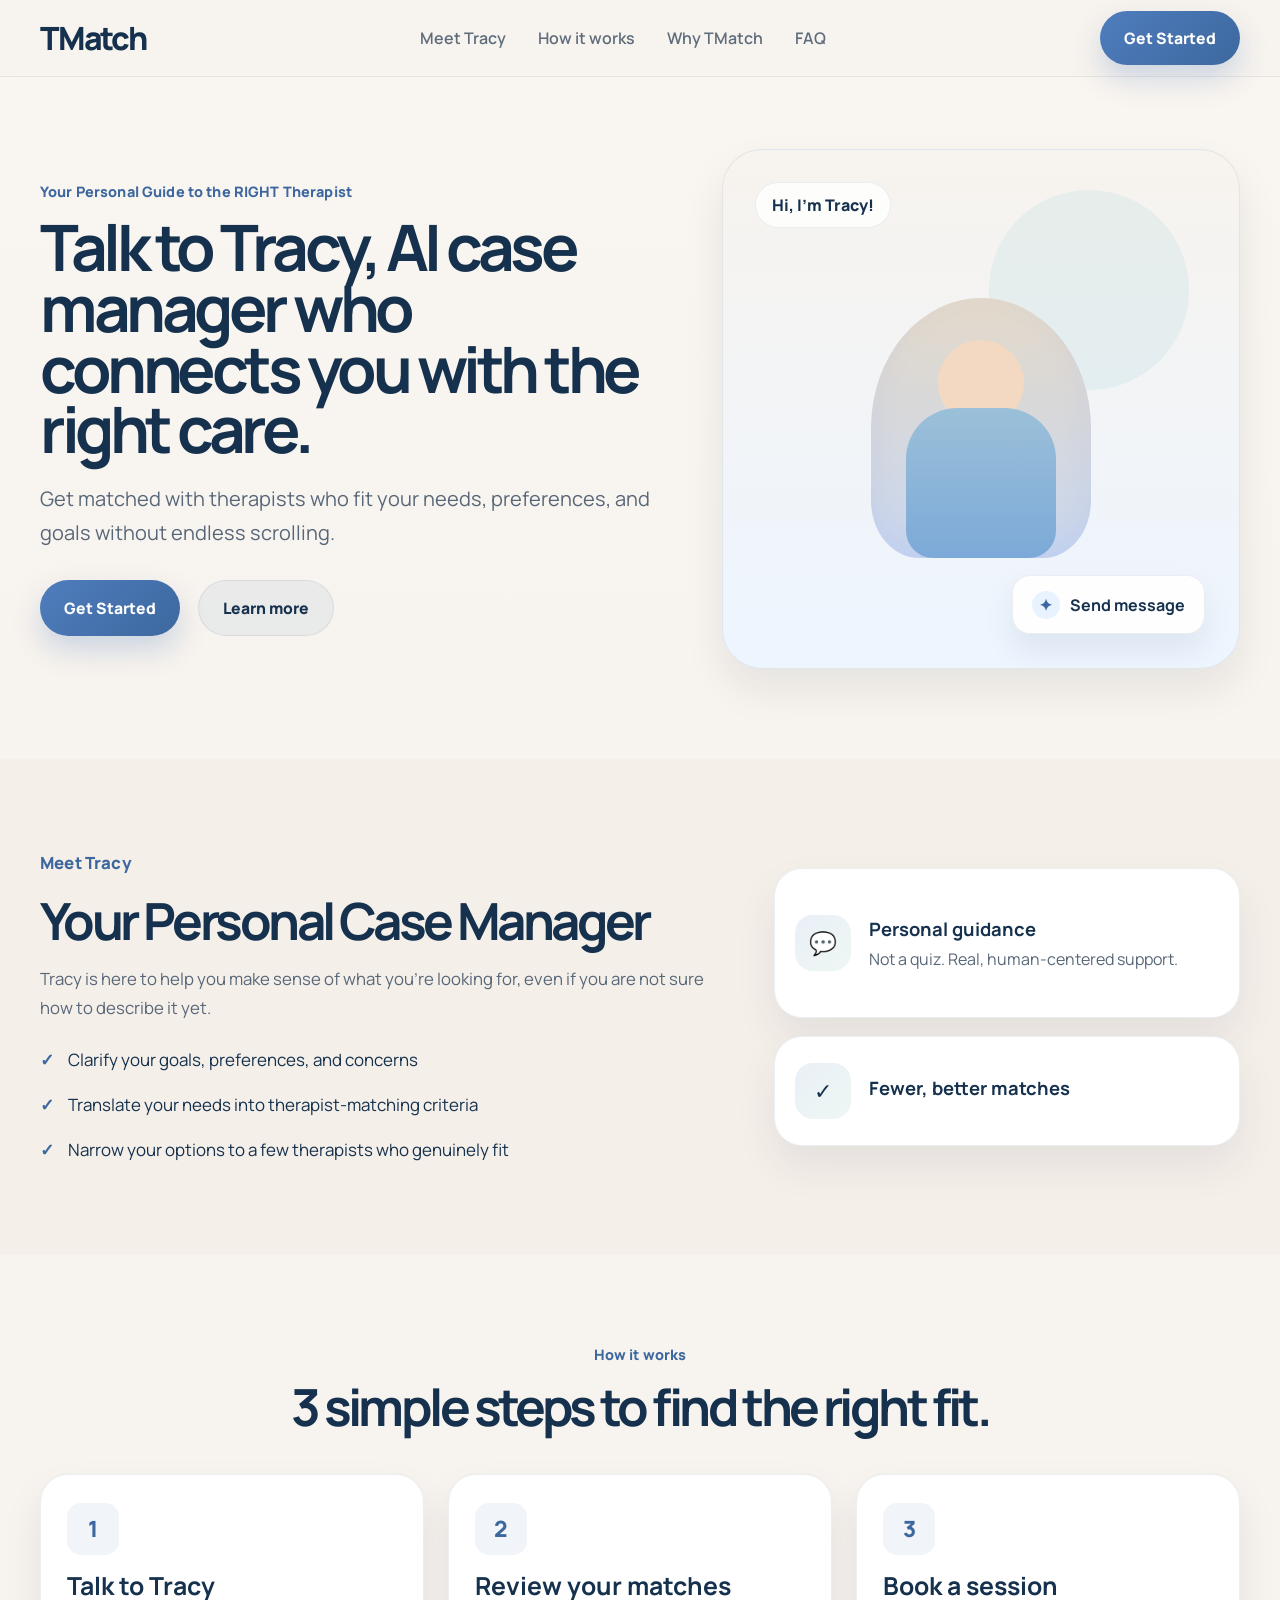
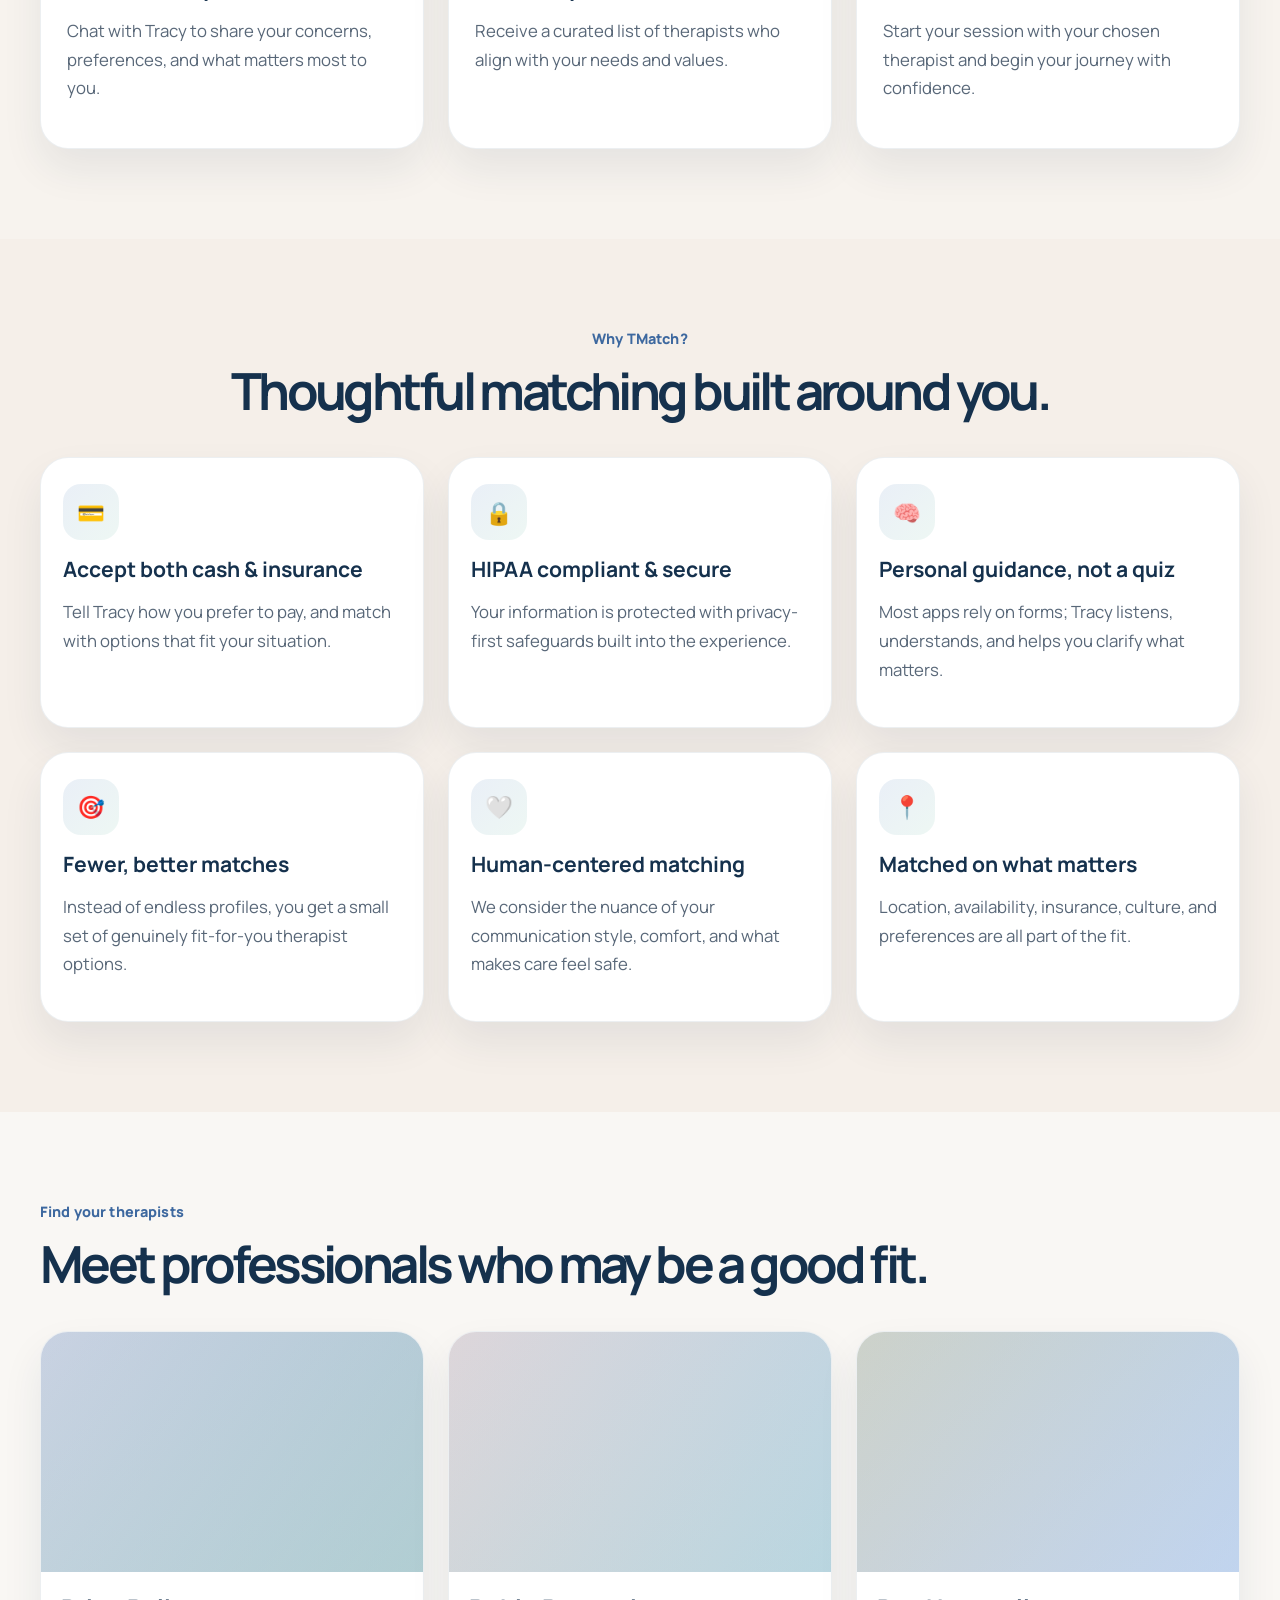
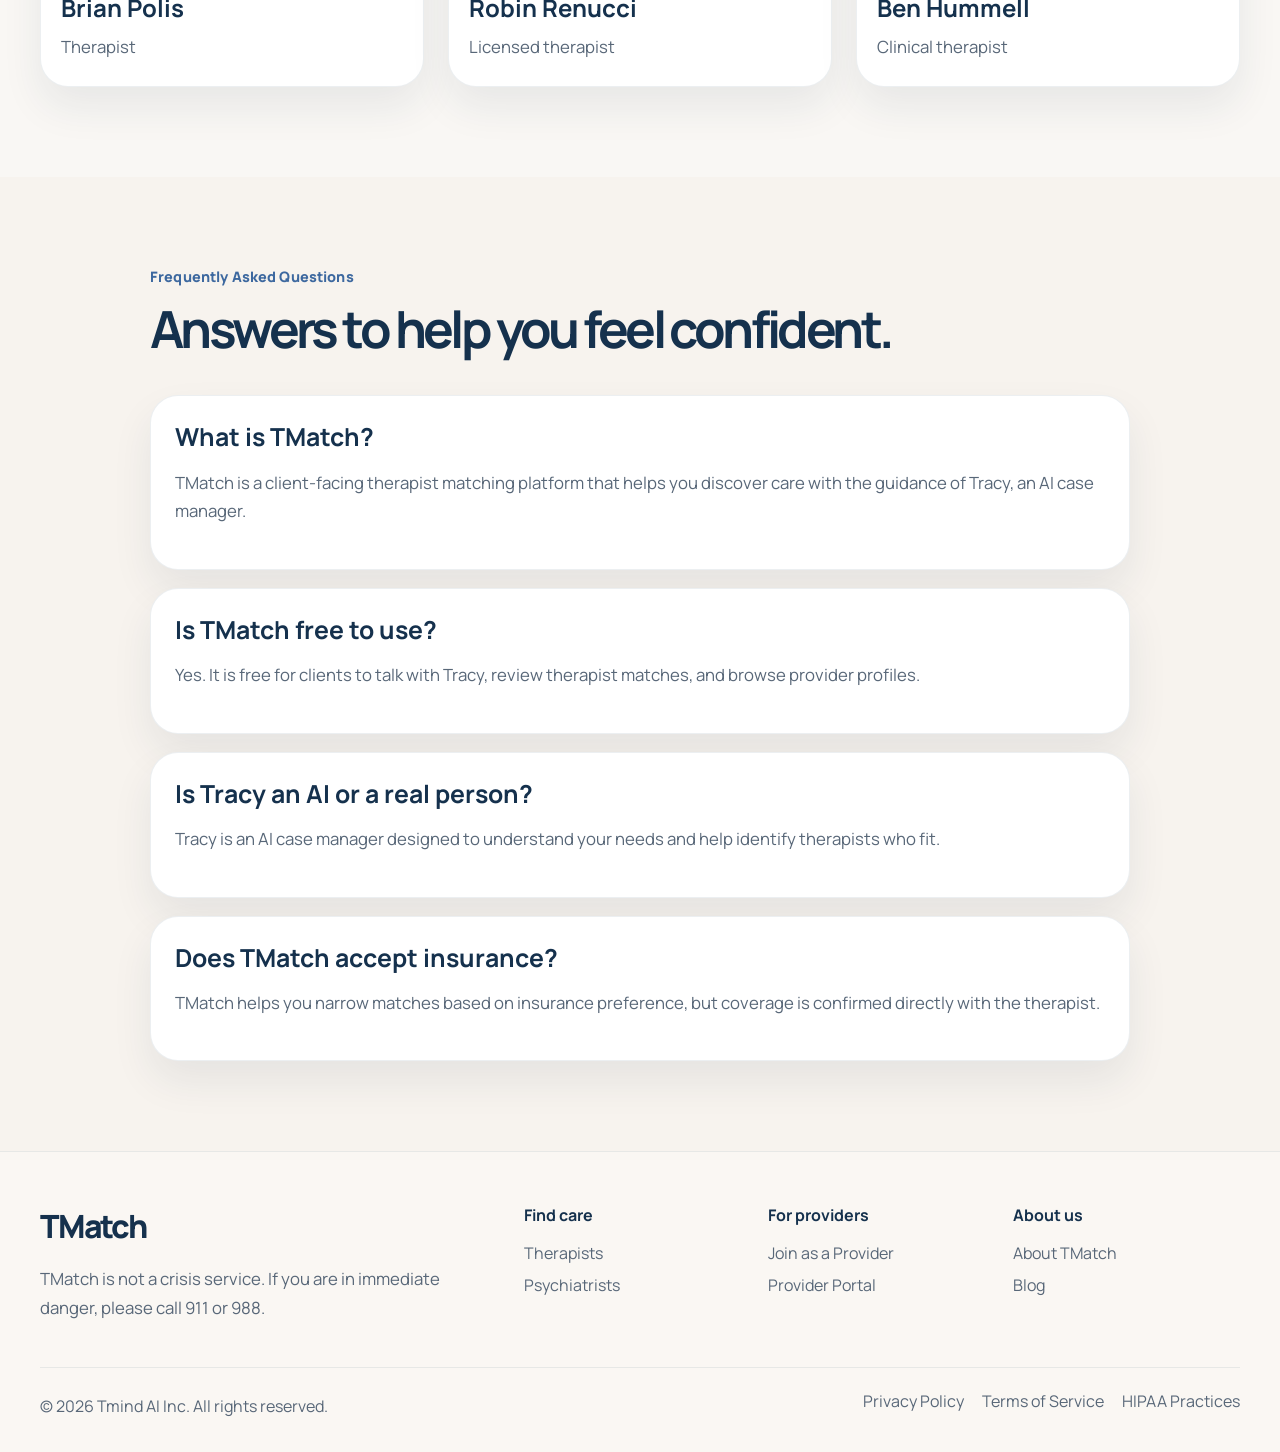
==== index.html @ 33fe47ed "initial" ====
<!DOCTYPE html>
<html lang="en">
  <head>
    <meta charset="UTF-8" />
    <meta name="viewport" content="width=device-width, initial-scale=1.0" />
    <title>TMatch | Your Personal Guide to the RIGHT Therapist</title>
    <meta
      name="description"
      content="TMatch helps you find the right therapist through a guided, AI-powered matching experience."
    />
    <link rel="preconnect" href="https://fonts.googleapis.com" />
    <link rel="preconnect" href="https://fonts.gstatic.com" crossorigin />
    <link
      href="https://fonts.googleapis.com/css2?family=Manrope:wght@400;500;600;700;800&display=swap"
      rel="stylesheet"
    />
    <link rel="stylesheet" href="styles.css" />
  </head>
  <body>
    <header class="site-header">
      <div class="container nav-wrap">
        <a href="#top" class="brand" data-track="brand_click">TMatch</a>
        <nav class="main-nav" aria-label="Main navigation">
          <a href="#meet-tracy" data-track="nav_meet_tracy">Meet Tracy</a>
          <a href="#how-it-works" data-track="nav_how_it_works">How it works</a>
          <a href="#why-tmatch" data-track="nav_why_tmatch">Why TMatch</a>
          <a href="#faq" data-track="nav_faq">FAQ</a>
        </nav>
        <button class="primary-btn" data-track="header_cta">Get Started</button>
      </div>
    </header>

    <main id="top">
      <section class="hero section-shell">
        <div class="container hero-grid">
          <div class="hero-copy">
            <p class="eyebrow">Your Personal Guide to the RIGHT Therapist</p>
            <h1>Talk to Tracy, AI case manager who connects you with the right care.</h1>
            <p class="hero-subtitle">
              Get matched with therapists who fit your needs, preferences, and goals without endless scrolling.
            </p>
            <div class="cta-row">
              <button class="primary-btn" data-track="hero_primary_cta">Get Started</button>
              <button class="secondary-btn" data-track="hero_secondary_cta">Learn more</button>
            </div>
          </div>

          <div class="hero-visual" aria-label="Tracy AI case manager illustration">
            <div class="tracy-card">
              <div class="tracy-badge">Hi, I'm Tracy!</div>
              <div class="tracy-avatar">
                <div class="avatar-head"></div>
                <div class="avatar-body"></div>
              </div>
              <div class="chat-bubble">
                <span class="chat-icon">✦</span>
                <span>Send message</span>
              </div>
            </div>
          </div>
        </div>
      </section>

      <section id="meet-tracy" class="section-shell section-soft" data-track-section="meet_tracy">
        <div class="container split-layout">
          <div class="section-copy">
            <p class="eyebrow dark">Meet Tracy</p>
            <h2>Your Personal Case Manager</h2>
            <p>
              Tracy is here to help you make sense of what you're looking for, even if you are not sure how to describe it yet.
            </p>
            <ul class="check-list">
              <li>Clarify your goals, preferences, and concerns</li>
              <li>Translate your needs into therapist-matching criteria</li>
              <li>Narrow your options to a few therapists who genuinely fit</li>
            </ul>
          </div>

          <div class="side-panel">
            <div class="mini-card large">
              <div class="mini-icon">💬</div>
              <div>
                <strong>Personal guidance</strong>
                <p>Not a quiz. Real, human-centered support.</p>
              </div>
            </div>
            <div class="mini-card small">
              <div class="mini-icon">✓</div>
              <div>
                <strong>Fewer, better matches</strong>
              </div>
            </div>
          </div>
        </div>
      </section>

      <section id="how-it-works" class="section-shell" data-track-section="how_it_works">
        <div class="container">
          <div class="section-heading centered">
            <p class="eyebrow dark">How it works</p>
            <h2>3 simple steps to find the right fit.</h2>
          </div>

          <div class="steps-grid">
            <article class="step-card">
              <div class="step-icon">1</div>
              <h3>Talk to Tracy</h3>
              <p>Chat with Tracy to share your concerns, preferences, and what matters most to you.</p>
            </article>
            <article class="step-card">
              <div class="step-icon">2</div>
              <h3>Review your matches</h3>
              <p>Receive a curated list of therapists who align with your needs and values.</p>
            </article>
            <article class="step-card">
              <div class="step-icon">3</div>
              <h3>Book a session</h3>
              <p>Start your session with your chosen therapist and begin your journey with confidence.</p>
            </article>
          </div>
        </div>
      </section>

      <section id="why-tmatch" class="section-shell section-soft" data-track-section="why_tmatch">
        <div class="container">
          <div class="section-heading centered">
            <p class="eyebrow dark">Why TMatch?</p>
            <h2>Thoughtful matching built around you.</h2>
          </div>

          <div class="feature-grid">
            <article class="feature-card">
              <div class="feature-icon">💳</div>
              <h3>Accept both cash & insurance</h3>
              <p>Tell Tracy how you prefer to pay, and match with options that fit your situation.</p>
            </article>
            <article class="feature-card">
              <div class="feature-icon">🔒</div>
              <h3>HIPAA compliant & secure</h3>
              <p>Your information is protected with privacy-first safeguards built into the experience.</p>
            </article>
            <article class="feature-card">
              <div class="feature-icon">🧠</div>
              <h3>Personal guidance, not a quiz</h3>
              <p>Most apps rely on forms; Tracy listens, understands, and helps you clarify what matters.</p>
            </article>
            <article class="feature-card">
              <div class="feature-icon">🎯</div>
              <h3>Fewer, better matches</h3>
              <p>Instead of endless profiles, you get a small set of genuinely fit-for-you therapist options.</p>
            </article>
            <article class="feature-card">
              <div class="feature-icon">🤍</div>
              <h3>Human-centered matching</h3>
              <p>We consider the nuance of your communication style, comfort, and what makes care feel safe.</p>
            </article>
            <article class="feature-card">
              <div class="feature-icon">📍</div>
              <h3>Matched on what matters</h3>
              <p>Location, availability, insurance, culture, and preferences are all part of the fit.</p>
            </article>
          </div>
        </div>
      </section>

      <section class="section-shell profiles-section" data-track-section="therapist_matches">
        <div class="container">
          <div class="section-heading">
            <p class="eyebrow dark">Find your therapists</p>
            <h2>Meet professionals who may be a good fit.</h2>
          </div>

          <div class="profile-grid">
            <article class="profile-card">
              <div class="profile-photo photo-one"></div>
              <div class="profile-info">
                <h3>Brian Polis</h3>
                <p>Therapist</p>
              </div>
            </article>
            <article class="profile-card">
              <div class="profile-photo photo-two"></div>
              <div class="profile-info">
                <h3>Robin Renucci</h3>
                <p>Licensed therapist</p>
              </div>
            </article>
            <article class="profile-card">
              <div class="profile-photo photo-three"></div>
              <div class="profile-info">
                <h3>Ben Hummell</h3>
                <p>Clinical therapist</p>
              </div>
            </article>
          </div>
        </div>
      </section>

      <section id="faq" class="section-shell faq-section" data-track-section="faq">
        <div class="container faq-wrap">
          <div class="section-heading">
            <p class="eyebrow dark">Frequently Asked Questions</p>
            <h2>Answers to help you feel confident.</h2>
          </div>

          <div class="faq-list">
            <div class="faq-item">
              <h3>What is TMatch?</h3>
              <p>TMatch is a client-facing therapist matching platform that helps you discover care with the guidance of Tracy, an AI case manager.</p>
            </div>
            <div class="faq-item">
              <h3>Is TMatch free to use?</h3>
              <p>Yes. It is free for clients to talk with Tracy, review therapist matches, and browse provider profiles.</p>
            </div>
            <div class="faq-item">
              <h3>Is Tracy an AI or a real person?</h3>
              <p>Tracy is an AI case manager designed to understand your needs and help identify therapists who fit.</p>
            </div>
            <div class="faq-item">
              <h3>Does TMatch accept insurance?</h3>
              <p>TMatch helps you narrow matches based on insurance preference, but coverage is confirmed directly with the therapist.</p>
            </div>
          </div>
        </div>
      </section>
    </main>

    <footer id="contact" class="site-footer">
      <div class="container footer-wrap">
        <div class="footer-brand">
          <div class="brand footer-logo" data-track="footer_brand">TMatch</div>
          <p>TMatch is not a crisis service. If you are in immediate danger, please call 911 or 988.</p>
        </div>

        <div class="footer-links">
          <div>
            <h4>Find care</h4>
            <a href="#" data-track="footer_find_care">Therapists</a>
            <a href="#" data-track="footer_psychiatrists">Psychiatrists</a>
          </div>
          <div>
            <h4>For providers</h4>
            <a href="#" data-track="footer_provider_join">Join as a Provider</a>
            <a href="#" data-track="footer_provider_portal">Provider Portal</a>
          </div>
          <div>
            <h4>About us</h4>
            <a href="#" data-track="footer_about">About TMatch</a>
            <a href="#" data-track="footer_blog">Blog</a>
          </div>
        </div>
      </div>

      <div class="container legal-row">
        <span>© 2026 Tmind AI Inc. All rights reserved.</span>
        <div class="legal-links">
          <a href="#" data-track="legal_privacy">Privacy Policy</a>
          <a href="#" data-track="legal_terms">Terms of Service</a>
          <a href="#" data-track="legal_hipaa">HIPAA Practices</a>
        </div>
      </div>
    </footer>

    <script src="tracking.js"></script>
  </body>
</html>
---- styles.css ----
:root {
  --bg: #f7f3ee;
  --bg-soft: #f0ede8;
  --panel: #ffffff;
  --section: #f5efe9;
  --text: #15314d;
  --text-soft: #586778;
  --muted: #5f6c7b;
  --primary: #4f7dbd;
  --primary-strong: #3d689f;
  --accent: #dae8fb;
  --accent-strong: #a8d8c6;
  --border: rgba(21, 49, 77, 0.08);
  --shadow: 0 20px 40px rgba(21, 49, 77, 0.08);
}

* {
  box-sizing: border-box;
}

html {
  scroll-behavior: smooth;
}

body {
  margin: 0;
  font-family: "Manrope", sans-serif;
  background: var(--bg);
  color: var(--text);
}

a {
  color: inherit;
  text-decoration: none;
}

button,
input {
  font: inherit;
}

img {
  max-width: 100%;
  display: block;
}

.container {
  width: min(1200px, calc(100% - 32px));
  margin: 0 auto;
}

.section-shell {
  padding: 90px 0;
}

.site-header {
  position: sticky;
  top: 0;
  z-index: 20;
  background: rgba(247, 243, 238, 0.9);
  backdrop-filter: blur(12px);
  border-bottom: 1px solid var(--border);
}

.nav-wrap {
  min-height: 76px;
  display: flex;
  align-items: center;
  justify-content: space-between;
  gap: 24px;
}

.brand {
  font-size: 2rem;
  font-weight: 800;
  letter-spacing: -0.07em;
  color: var(--text);
}

.main-nav {
  display: flex;
  align-items: center;
  gap: 32px;
  color: var(--muted);
  font-weight: 600;
}

.main-nav a {
  transition: color 0.2s ease;
}

.main-nav a:hover {
  color: var(--text);
}

.primary-btn,
.secondary-btn {
  border: none;
  border-radius: 999px;
  padding: 1rem 1.5rem;
  font-size: 0.98rem;
  font-weight: 800;
  cursor: pointer;
  transition: transform 0.2s ease, box-shadow 0.2s ease;
}

.primary-btn {
  background: linear-gradient(135deg, var(--primary) 0%, var(--primary-strong) 100%);
  color: white;
  box-shadow: 0 14px 28px rgba(79, 125, 189, 0.25);
}

.secondary-btn {
  background: rgba(79, 125, 189, 0.08);
  color: var(--text);
  border: 1px solid rgba(21, 49, 77, 0.08);
}

.primary-btn:hover,
.secondary-btn:hover {
  transform: translateY(-1px);
}

.hero {
  background: linear-gradient(180deg, #f9f5f0 0%, #f7f3ee 100%);
  padding-top: 72px;
}

.hero-grid {
  display: grid;
  grid-template-columns: 1.1fr 0.9fr;
  align-items: center;
  gap: 48px;
}

.eyebrow {
  margin: 0 0 16px;
  color: var(--primary-strong);
  font-weight: 800;
  letter-spacing: 0.01em;
  text-transform: none;
  font-size: 0.9rem;
}

.eyebrow.dark {
  color: var(--primary-strong);
}

.hero-copy h1 {
  margin: 0;
  font-size: clamp(2.8rem, 5vw, 5.2rem);
  line-height: 0.95;
  letter-spacing: -0.07em;
  max-width: 680px;
}

.hero-subtitle {
  margin-top: 22px;
  color: var(--text-soft);
  font-size: 1.25rem;
  line-height: 1.7;
  max-width: 650px;
}

.cta-row {
  display: flex;
  flex-wrap: wrap;
  gap: 18px;
  margin-top: 30px;
}

.hero-visual {
  display: flex;
  justify-content: center;
}

.tracy-card {
  position: relative;
  width: min(100%, 520px);
  min-height: 520px;
  background: linear-gradient(180deg, #f7f3ee 0%, #edf5ff 100%);
  border-radius: 40px;
  border: 1px solid var(--border);
  box-shadow: var(--shadow);
  overflow: hidden;
}

.tracy-card::before {
  content: "";
  position: absolute;
  inset: 40px 50px auto auto;
  width: 200px;
  height: 200px;
  background: rgba(132, 194, 204, 0.14);
  border-radius: 50%;
}

.tracy-badge {
  position: absolute;
  top: 32px;
  left: 32px;
  background: rgba(255, 255, 255, 0.8);
  border: 1px solid rgba(21, 49, 77, 0.08);
  color: var(--text);
  padding: 0.7rem 1rem;
  border-radius: 999px;
  font-weight: 800;
}

.tracy-avatar {
  position: absolute;
  left: 50%;
  bottom: 110px;
  transform: translateX(-50%);
  width: 220px;
  height: 260px;
  border-radius: 50% 50% 22% 22%;
  background: linear-gradient(180deg, #e3d9ca 0%, #c9d7ef 100%);
  box-shadow: inset 0 -12px 30px rgba(88, 109, 255, 0.08);
}

.avatar-head {
  position: absolute;
  top: 42px;
  left: 50%;
  transform: translateX(-50%);
  width: 86px;
  height: 86px;
  border-radius: 50%;
  background: #f3d9c1;
}

.avatar-body {
  position: absolute;
  bottom: 0;
  left: 50%;
  transform: translateX(-50%);
  width: 150px;
  height: 150px;
  border-radius: 34% 34% 18% 18%;
  background: linear-gradient(180deg, #9bc0d8 0%, #7ca9d8 100%);
}

.chat-bubble {
  position: absolute;
  right: 34px;
  bottom: 34px;
  display: flex;
  align-items: center;
  gap: 10px;
  background: rgba(255, 255, 255, 0.9);
  border: 1px solid rgba(21, 49, 77, 0.08);
  border-radius: 18px;
  padding: 0.9rem 1.2rem;
  color: var(--text);
  font-weight: 700;
  box-shadow: 0 16px 30px rgba(21, 49, 77, 0.08);
}

.chat-icon {
  display: inline-grid;
  place-items: center;
  width: 28px;
  height: 28px;
  border-radius: 50%;
  background: #e9f3ff;
  color: var(--primary-strong);
}

.section-soft {
  background: var(--section);
}

.split-layout {
  display: grid;
  grid-template-columns: 1.2fr 0.8fr;
  gap: 34px;
  align-items: center;
}

.section-copy h2,
.section-heading h2 {
  margin: 0 0 18px;
  font-size: clamp(2.2rem, 4vw, 3.5rem);
  line-height: 1.05;
  letter-spacing: -0.07em;
}

.section-copy p,
.faq-item p,
.step-card p,
.feature-card p,
.profile-info p,
.footer-brand p {
  color: var(--text-soft);
  font-size: 1.05rem;
  line-height: 1.7;
}

.check-list {
  list-style: none;
  padding: 0;
  margin: 24px 0 0;
  display: grid;
  gap: 16px;
  color: var(--text);
}

.check-list li {
  position: relative;
  padding-left: 28px;
  font-size: 1.06rem;
  line-height: 1.7;
}

.check-list li::before {
  content: "✓";
  position: absolute;
  left: 0;
  top: 0;
  color: var(--primary-strong);
  font-weight: 800;
}

.side-panel {
  display: grid;
  gap: 18px;
}

.mini-card {
  display: flex;
  align-items: center;
  gap: 18px;
  background: var(--panel);
  border: 1px solid var(--border);
  border-radius: 28px;
  padding: 22px 20px;
  box-shadow: var(--shadow);
}

.mini-card.large {
  min-height: 150px;
}

.mini-card.small {
  min-height: 110px;
}

.mini-card strong {
  display: block;
  margin-bottom: 6px;
  font-size: 1.15rem;
}

.mini-card p {
  margin: 0;
  color: var(--text-soft);
}

.mini-icon,
.feature-icon,
.step-icon {
  display: grid;
  place-items: center;
  width: 56px;
  height: 56px;
  border-radius: 18px;
  background: linear-gradient(135deg, rgba(79, 125, 189, 0.12), rgba(168, 216, 198, 0.2));
  font-size: 1.4rem;
}

.step-icon {
  width: 52px;
  height: 52px;
  border-radius: 14px;
  font-weight: 800;
  color: var(--primary-strong);
  background: rgba(79, 125, 189, 0.08);
}

.section-heading {
  margin-bottom: 40px;
}

.section-heading.centered {
  text-align: center;
}

.steps-grid,
.feature-grid,
.profile-grid {
  display: grid;
  gap: 24px;
}

.steps-grid {
  grid-template-columns: repeat(3, minmax(0, 1fr));
}

.step-card,
.feature-card,
.profile-card,
.faq-item {
  background: var(--panel);
  border: 1px solid var(--border);
  border-radius: 28px;
  box-shadow: var(--shadow);
}

.step-card {
  padding: 28px 26px;
}

.step-card h3,
.feature-card h3,
.profile-info h3,
.faq-item h3 {
  margin: 16px 0 10px;
  font-size: 1.55rem;
  line-height: 1.2;
}

.feature-grid {
  grid-template-columns: repeat(3, minmax(0, 1fr));
}

.feature-card {
  padding: 26px 22px;
}

.feature-card h3 {
  font-size: 1.32rem;
}

.profiles-section {
  background: #f9f7f4;
}

.profile-grid {
  grid-template-columns: repeat(3, minmax(0, 1fr));
}

.profile-card {
  overflow: hidden;
}

.profile-photo {
  height: 240px;
  background-size: cover;
  background-position: center;
}

.photo-one {
  background: linear-gradient(140deg, rgba(135, 157, 202, 0.2), rgba(168, 216, 198, 0.4)),
    linear-gradient(120deg, #d9dfe8 0%, #b7c7db 100%);
}

.photo-two {
  background: linear-gradient(140deg, rgba(180, 201, 250, 0.2), rgba(168, 216, 198, 0.3)),
    linear-gradient(120deg, #e7d9d2 0%, #c1d5eb 100%);
}

.photo-three {
  background: linear-gradient(140deg, rgba(144, 191, 179, 0.22), rgba(196, 214, 245, 0.35)),
    linear-gradient(120deg, #ded7d0 0%, #bfd3eb 100%);
}

.profile-info {
  padding: 22px 20px 24px;
}

.profile-info h3 {
  margin-top: 0;
  font-size: 1.5rem;
}

.profile-info p {
  margin: 0;
}

.faq-wrap {
  max-width: 980px;
  margin: 0 auto;
}

.faq-list {
  display: grid;
  gap: 18px;
}

.faq-item {
  padding: 26px 24px;
}

.faq-item h3 {
  margin-top: 0;
}

.site-footer {
  background: #faf7f3;
  border-top: 1px solid var(--border);
  padding: 52px 0 30px;
}

.footer-wrap {
  display: grid;
  grid-template-columns: 1fr 1.6fr;
  gap: 36px;
  align-items: start;
}

.footer-logo {
  margin-bottom: 12px;
}

.footer-links {
  display: grid;
  grid-template-columns: repeat(3, minmax(0, 1fr));
  gap: 18px;
}

.footer-links h4 {
  margin: 0 0 16px;
  font-size: 1rem;
  color: var(--text);
}

.footer-links a,
.legal-links a {
  display: block;
  color: var(--text-soft);
  margin-bottom: 10px;
  transition: color 0.2s ease;
}

.footer-links a:hover,
.legal-links a:hover {
  color: var(--text);
}

.legal-row {
  margin-top: 28px;
  padding-top: 22px;
  border-top: 1px solid var(--border);
  display: flex;
  align-items: center;
  justify-content: space-between;
  gap: 16px;
  color: var(--text-soft);
}

.legal-links {
  display: flex;
  align-items: center;
  flex-wrap: wrap;
  gap: 18px;
}

@media (max-width: 860px) {
  .nav-wrap {
    padding: 18px 0;
  }

  .main-nav {
    display: none;
  }

  .hero-grid,
  .split-layout,
  .steps-grid,
  .feature-grid,
  .profile-grid,
  .footer-wrap,
  .footer-links {
    grid-template-columns: 1fr;
  }

  .hero {
    padding-top: 40px;
  }

  .tracy-card {
    min-height: 420px;
  }

  .legal-row {
    flex-direction: column;
    align-items: flex-start;
  }
}
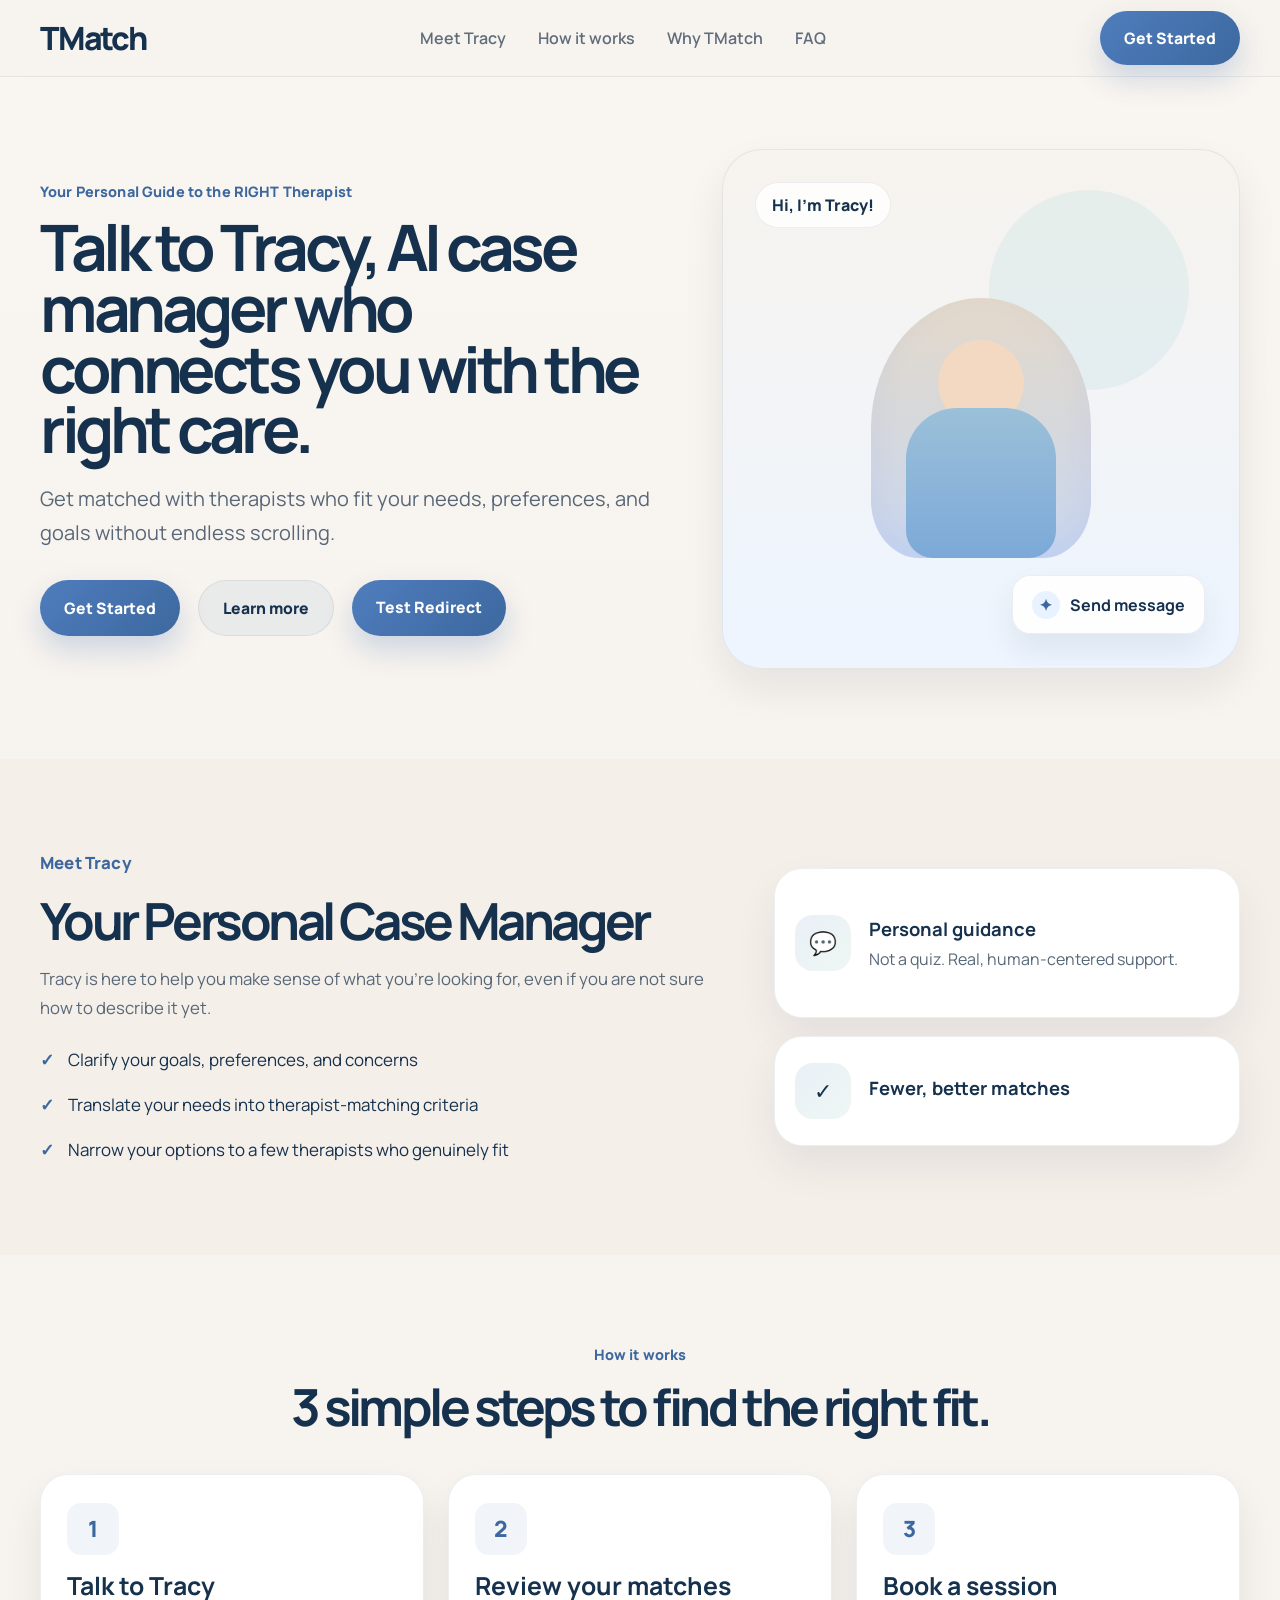
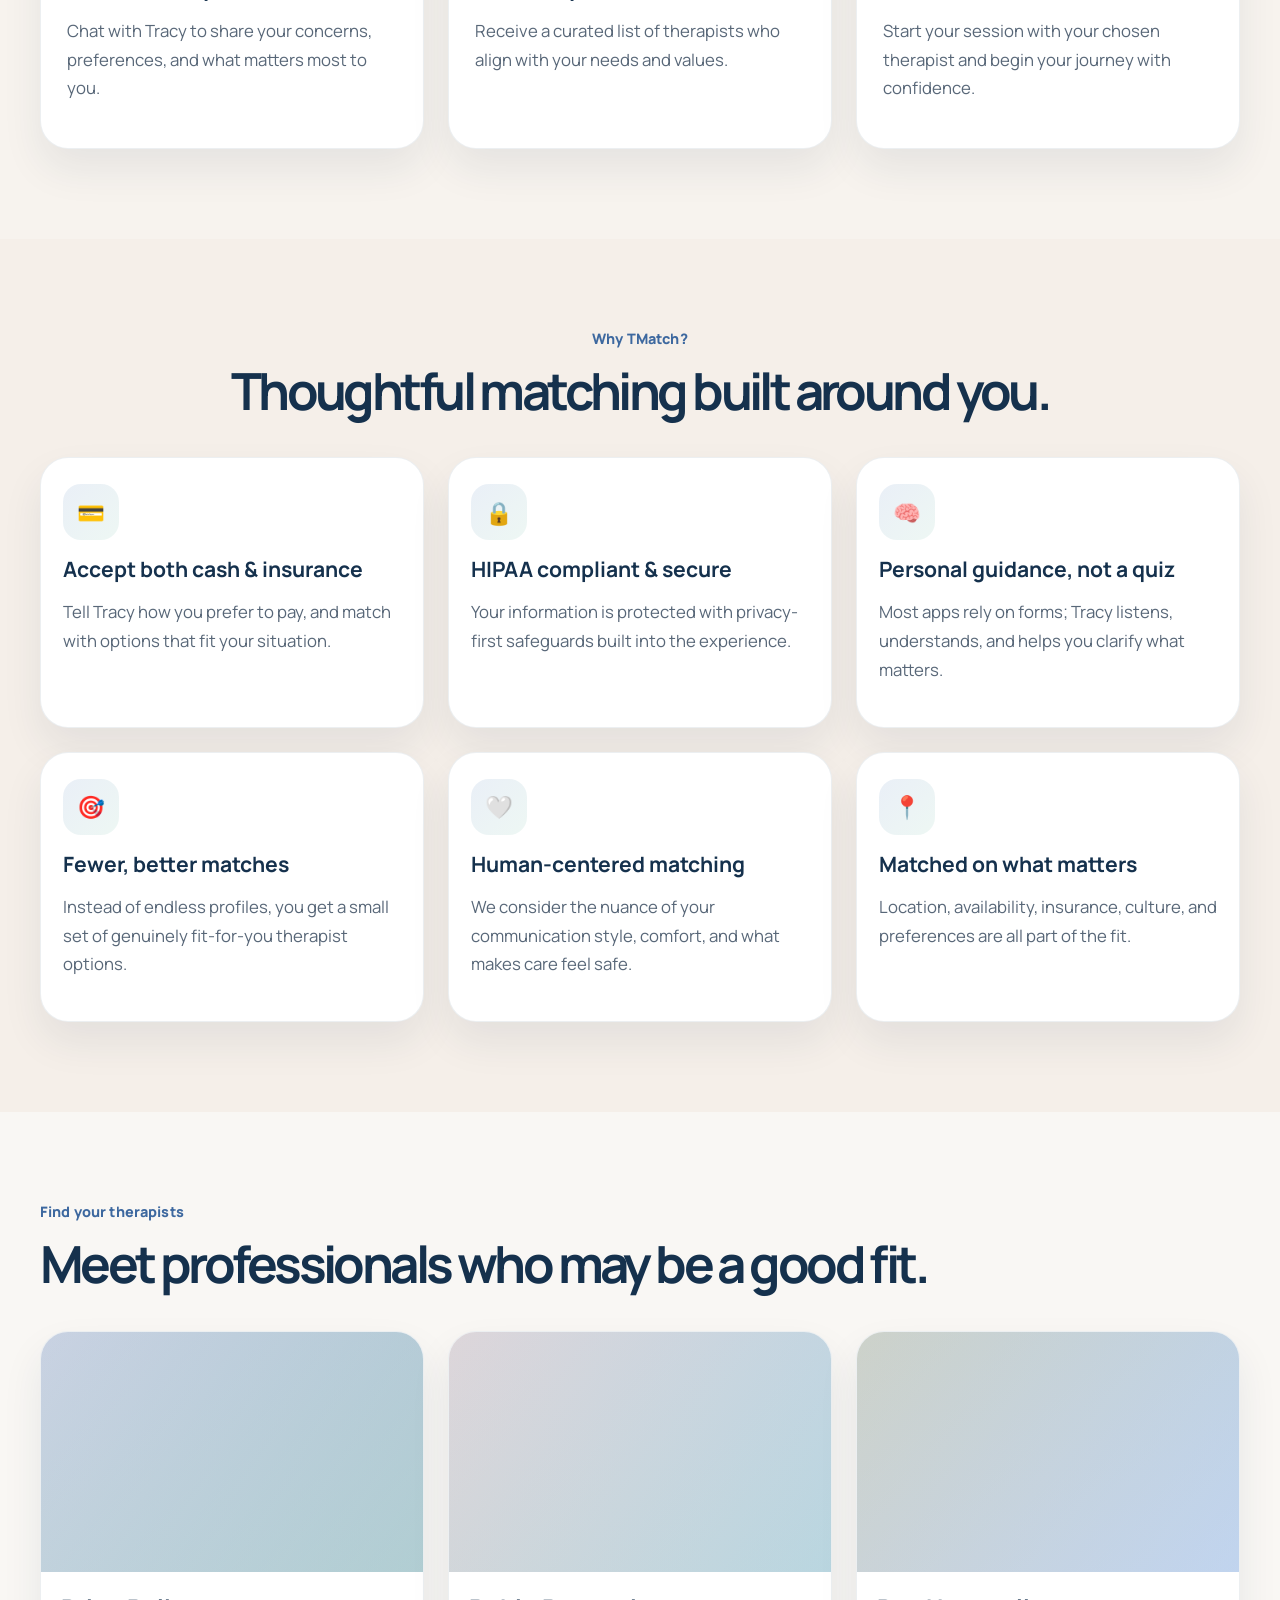
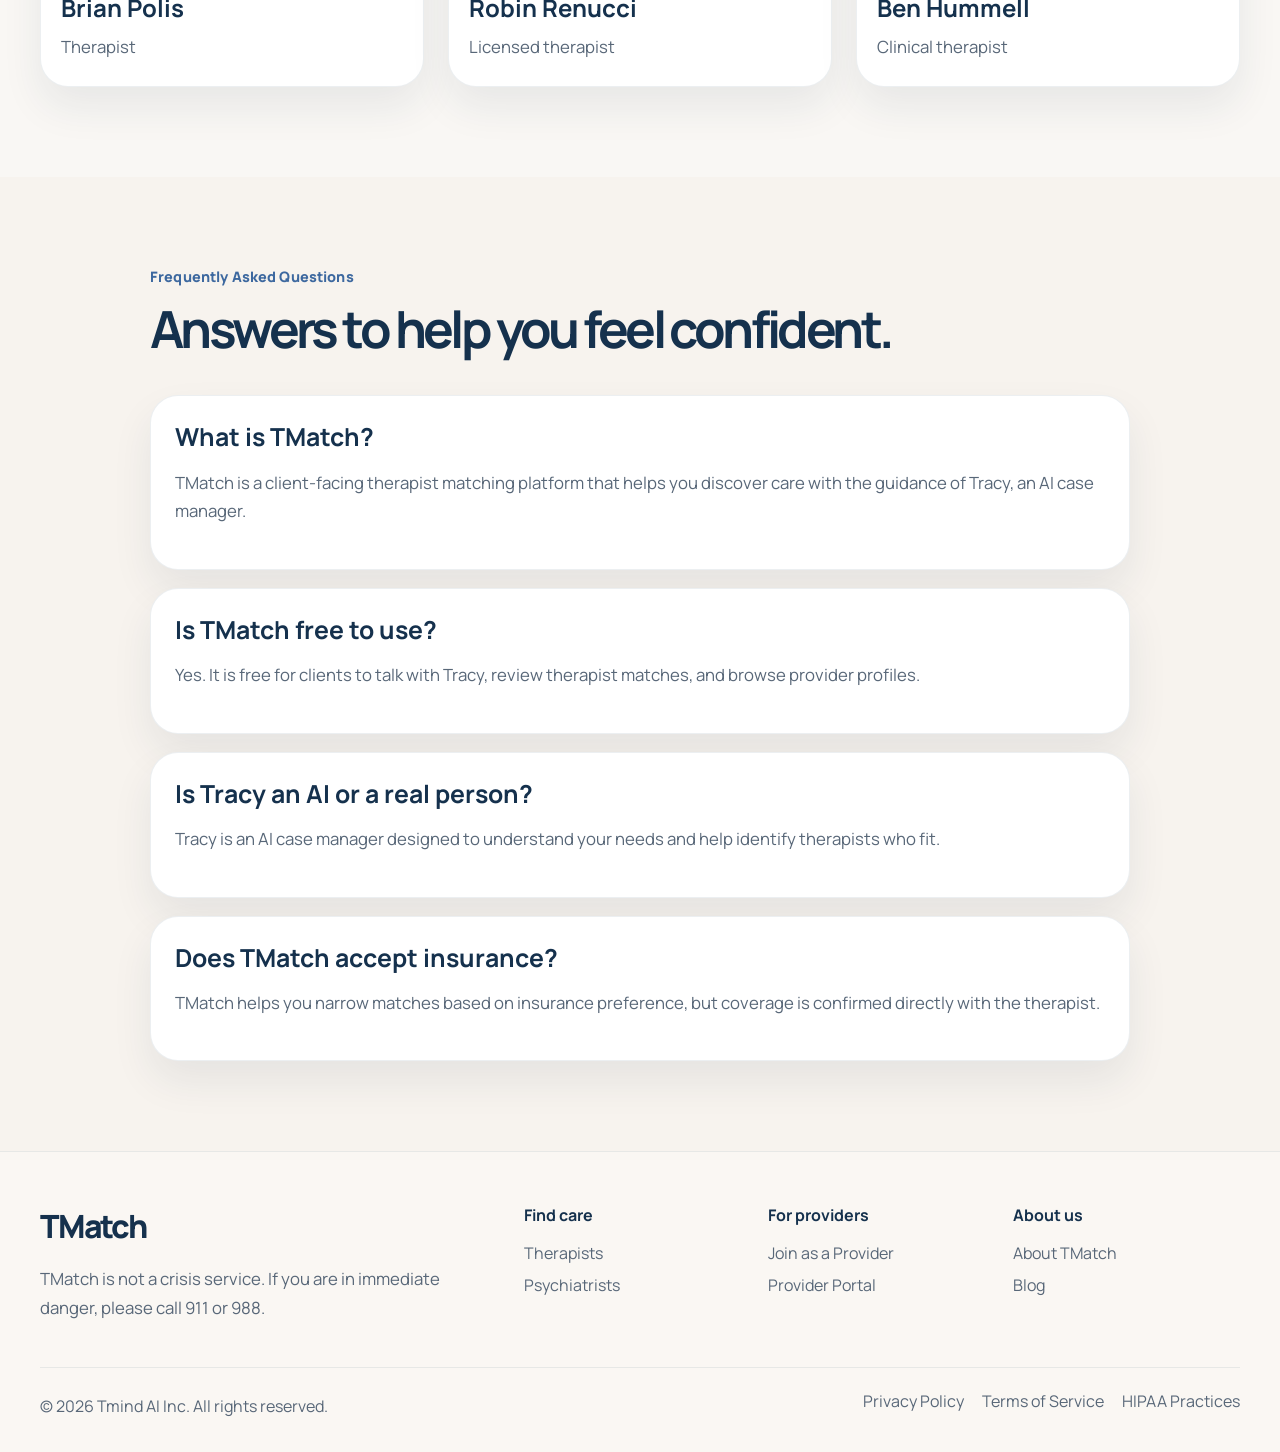
==== commit 9831d8f1: "redirect and button click" ====
--- a/index.html
+++ b/index.html
@@ -42,6 +42,7 @@
             <div class="cta-row">
               <button class="primary-btn" data-track="hero_primary_cta">Get Started</button>
               <button class="secondary-btn" data-track="hero_secondary_cta">Learn more</button>
+              <a class="primary-btn" href="redirect-test.html?source=homepage" data-track="redirect_test_link">Test Redirect</a>
             </div>
           </div>
 
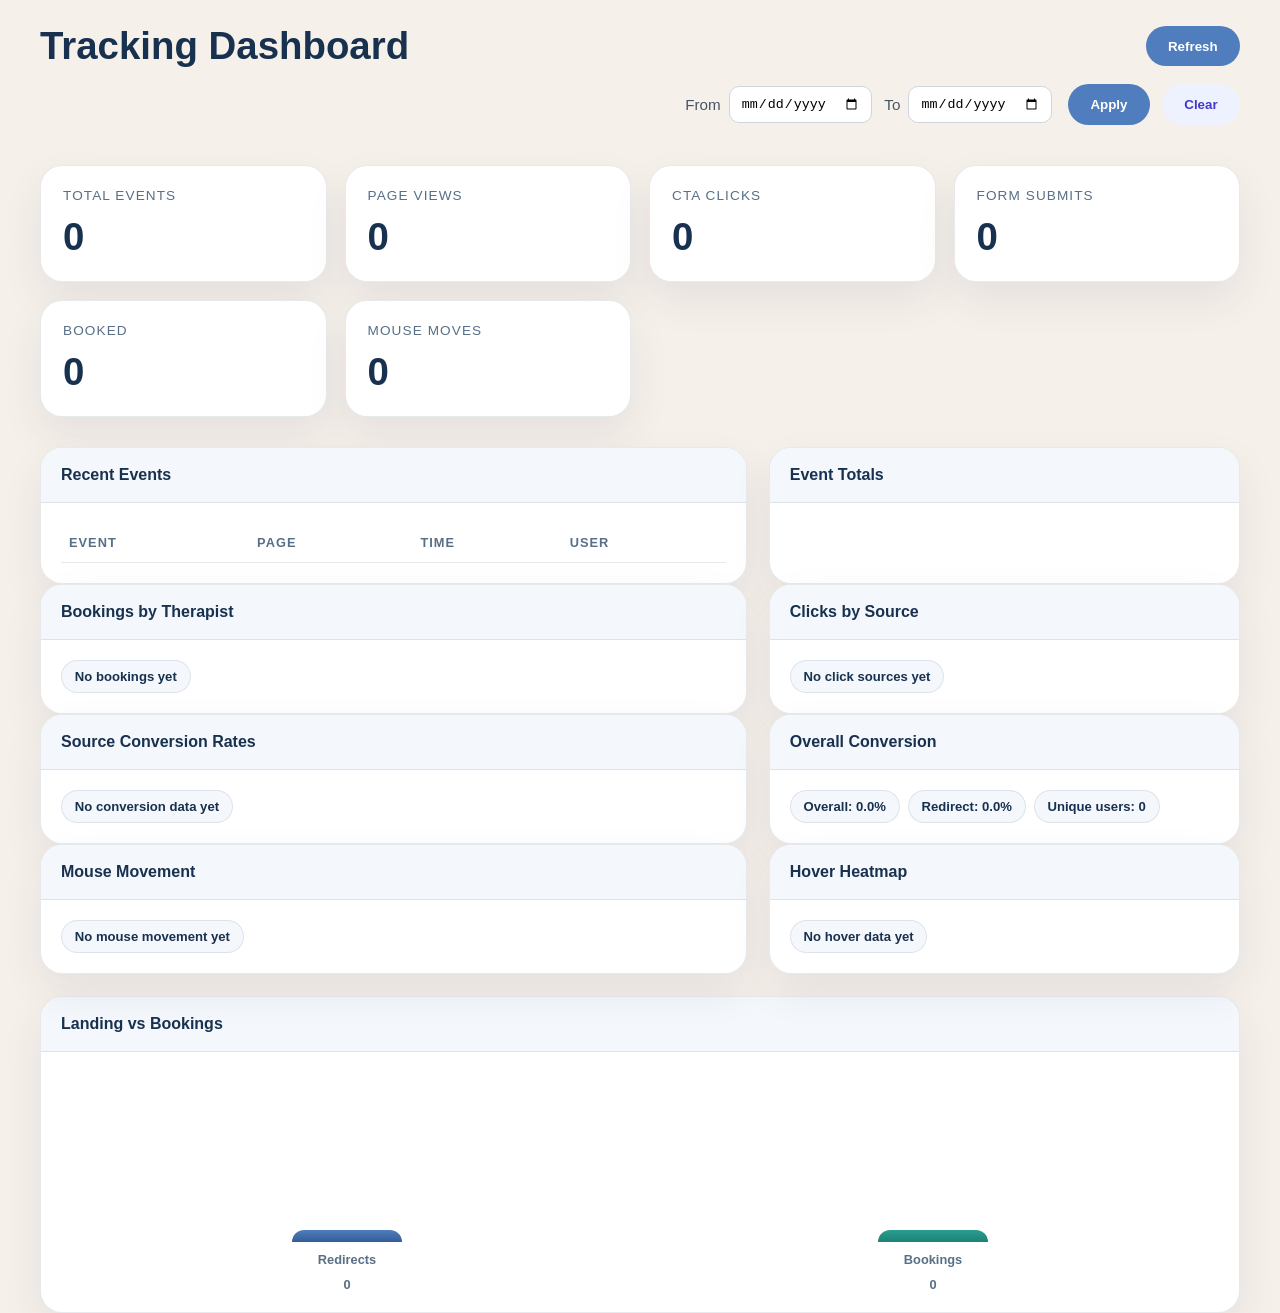
==== commit 508ca4b8: "v3" ====
--- a/index.html
+++ b/index.html
@@ -3,265 +3,357 @@
   <head>
     <meta charset="UTF-8" />
     <meta name="viewport" content="width=device-width, initial-scale=1.0" />
-    <title>TMatch | Your Personal Guide to the RIGHT Therapist</title>
-    <meta
-      name="description"
-      content="TMatch helps you find the right therapist through a guided, AI-powered matching experience."
-    />
-    <link rel="preconnect" href="https://fonts.googleapis.com" />
-    <link rel="preconnect" href="https://fonts.gstatic.com" crossorigin />
-    <link
-      href="https://fonts.googleapis.com/css2?family=Manrope:wght@400;500;600;700;800&display=swap"
-      rel="stylesheet"
-    />
-    <link rel="stylesheet" href="styles.css" />
+    <title>TMatch Tracking Dashboard</title>
+    <link rel="stylesheet" href="dashboard.css" />
   </head>
   <body>
-    <header class="site-header">
-      <div class="container nav-wrap">
-        <a href="#top" class="brand" data-track="brand_click">TMatch</a>
-        <nav class="main-nav" aria-label="Main navigation">
-          <a href="#meet-tracy" data-track="nav_meet_tracy">Meet Tracy</a>
-          <a href="#how-it-works" data-track="nav_how_it_works">How it works</a>
-          <a href="#why-tmatch" data-track="nav_why_tmatch">Why TMatch</a>
-          <a href="#faq" data-track="nav_faq">FAQ</a>
-        </nav>
-        <button class="primary-btn" data-track="header_cta">Get Started</button>
-      </div>
-    </header>
-
-    <main id="top">
-      <section class="hero section-shell">
-        <div class="container hero-grid">
-          <div class="hero-copy">
-            <p class="eyebrow">Your Personal Guide to the RIGHT Therapist</p>
-            <h1>Talk to Tracy, AI case manager who connects you with the right care.</h1>
-            <p class="hero-subtitle">
-              Get matched with therapists who fit your needs, preferences, and goals without endless scrolling.
-            </p>
-            <div class="cta-row">
-              <button class="primary-btn" data-track="hero_primary_cta">Get Started</button>
-              <button class="secondary-btn" data-track="hero_secondary_cta">Learn more</button>
-              <a class="primary-btn" href="redirect-test.html?source=homepage" data-track="redirect_test_link">Test Redirect</a>
-            </div>
-          </div>
-
-          <div class="hero-visual" aria-label="Tracy AI case manager illustration">
-            <div class="tracy-card">
-              <div class="tracy-badge">Hi, I'm Tracy!</div>
-              <div class="tracy-avatar">
-                <div class="avatar-head"></div>
-                <div class="avatar-body"></div>
-              </div>
-              <div class="chat-bubble">
-                <span class="chat-icon">✦</span>
-                <span>Send message</span>
-              </div>
-            </div>
-          </div>
-        </div>
-      </section>
-
-      <section id="meet-tracy" class="section-shell section-soft" data-track-section="meet_tracy">
-        <div class="container split-layout">
-          <div class="section-copy">
-            <p class="eyebrow dark">Meet Tracy</p>
-            <h2>Your Personal Case Manager</h2>
-            <p>
-              Tracy is here to help you make sense of what you're looking for, even if you are not sure how to describe it yet.
-            </p>
-            <ul class="check-list">
-              <li>Clarify your goals, preferences, and concerns</li>
-              <li>Translate your needs into therapist-matching criteria</li>
-              <li>Narrow your options to a few therapists who genuinely fit</li>
-            </ul>
-          </div>
-
-          <div class="side-panel">
-            <div class="mini-card large">
-              <div class="mini-icon">💬</div>
-              <div>
-                <strong>Personal guidance</strong>
-                <p>Not a quiz. Real, human-centered support.</p>
-              </div>
-            </div>
-            <div class="mini-card small">
-              <div class="mini-icon">✓</div>
-              <div>
-                <strong>Fewer, better matches</strong>
-              </div>
-            </div>
-          </div>
-        </div>
-      </section>
-
-      <section id="how-it-works" class="section-shell" data-track-section="how_it_works">
-        <div class="container">
-          <div class="section-heading centered">
-            <p class="eyebrow dark">How it works</p>
-            <h2>3 simple steps to find the right fit.</h2>
-          </div>
-
-          <div class="steps-grid">
-            <article class="step-card">
-              <div class="step-icon">1</div>
-              <h3>Talk to Tracy</h3>
-              <p>Chat with Tracy to share your concerns, preferences, and what matters most to you.</p>
-            </article>
-            <article class="step-card">
-              <div class="step-icon">2</div>
-              <h3>Review your matches</h3>
-              <p>Receive a curated list of therapists who align with your needs and values.</p>
-            </article>
-            <article class="step-card">
-              <div class="step-icon">3</div>
-              <h3>Book a session</h3>
-              <p>Start your session with your chosen therapist and begin your journey with confidence.</p>
-            </article>
-          </div>
-        </div>
-      </section>
-
-      <section id="why-tmatch" class="section-shell section-soft" data-track-section="why_tmatch">
-        <div class="container">
-          <div class="section-heading centered">
-            <p class="eyebrow dark">Why TMatch?</p>
-            <h2>Thoughtful matching built around you.</h2>
-          </div>
-
-          <div class="feature-grid">
-            <article class="feature-card">
-              <div class="feature-icon">💳</div>
-              <h3>Accept both cash & insurance</h3>
-              <p>Tell Tracy how you prefer to pay, and match with options that fit your situation.</p>
-            </article>
-            <article class="feature-card">
-              <div class="feature-icon">🔒</div>
-              <h3>HIPAA compliant & secure</h3>
-              <p>Your information is protected with privacy-first safeguards built into the experience.</p>
-            </article>
-            <article class="feature-card">
-              <div class="feature-icon">🧠</div>
-              <h3>Personal guidance, not a quiz</h3>
-              <p>Most apps rely on forms; Tracy listens, understands, and helps you clarify what matters.</p>
-            </article>
-            <article class="feature-card">
-              <div class="feature-icon">🎯</div>
-              <h3>Fewer, better matches</h3>
-              <p>Instead of endless profiles, you get a small set of genuinely fit-for-you therapist options.</p>
-            </article>
-            <article class="feature-card">
-              <div class="feature-icon">🤍</div>
-              <h3>Human-centered matching</h3>
-              <p>We consider the nuance of your communication style, comfort, and what makes care feel safe.</p>
-            </article>
-            <article class="feature-card">
-              <div class="feature-icon">📍</div>
-              <h3>Matched on what matters</h3>
-              <p>Location, availability, insurance, culture, and preferences are all part of the fit.</p>
-            </article>
-          </div>
-        </div>
-      </section>
-
-      <section class="section-shell profiles-section" data-track-section="therapist_matches">
-        <div class="container">
-          <div class="section-heading">
-            <p class="eyebrow dark">Find your therapists</p>
-            <h2>Meet professionals who may be a good fit.</h2>
-          </div>
-
-          <div class="profile-grid">
-            <article class="profile-card">
-              <div class="profile-photo photo-one"></div>
-              <div class="profile-info">
-                <h3>Brian Polis</h3>
-                <p>Therapist</p>
-              </div>
-            </article>
-            <article class="profile-card">
-              <div class="profile-photo photo-two"></div>
-              <div class="profile-info">
-                <h3>Robin Renucci</h3>
-                <p>Licensed therapist</p>
-              </div>
-            </article>
-            <article class="profile-card">
-              <div class="profile-photo photo-three"></div>
-              <div class="profile-info">
-                <h3>Ben Hummell</h3>
-                <p>Clinical therapist</p>
-              </div>
-            </article>
-          </div>
-        </div>
-      </section>
-
-      <section id="faq" class="section-shell faq-section" data-track-section="faq">
-        <div class="container faq-wrap">
-          <div class="section-heading">
-            <p class="eyebrow dark">Frequently Asked Questions</p>
-            <h2>Answers to help you feel confident.</h2>
-          </div>
-
-          <div class="faq-list">
-            <div class="faq-item">
-              <h3>What is TMatch?</h3>
-              <p>TMatch is a client-facing therapist matching platform that helps you discover care with the guidance of Tracy, an AI case manager.</p>
-            </div>
-            <div class="faq-item">
-              <h3>Is TMatch free to use?</h3>
-              <p>Yes. It is free for clients to talk with Tracy, review therapist matches, and browse provider profiles.</p>
-            </div>
-            <div class="faq-item">
-              <h3>Is Tracy an AI or a real person?</h3>
-              <p>Tracy is an AI case manager designed to understand your needs and help identify therapists who fit.</p>
-            </div>
-            <div class="faq-item">
-              <h3>Does TMatch accept insurance?</h3>
-              <p>TMatch helps you narrow matches based on insurance preference, but coverage is confirmed directly with the therapist.</p>
-            </div>
-          </div>
-        </div>
-      </section>
-    </main>
-
-    <footer id="contact" class="site-footer">
-      <div class="container footer-wrap">
-        <div class="footer-brand">
-          <div class="brand footer-logo" data-track="footer_brand">TMatch</div>
-          <p>TMatch is not a crisis service. If you are in immediate danger, please call 911 or 988.</p>
-        </div>
-
-        <div class="footer-links">
-          <div>
-            <h4>Find care</h4>
-            <a href="#" data-track="footer_find_care">Therapists</a>
-            <a href="#" data-track="footer_psychiatrists">Psychiatrists</a>
-          </div>
-          <div>
-            <h4>For providers</h4>
-            <a href="#" data-track="footer_provider_join">Join as a Provider</a>
-            <a href="#" data-track="footer_provider_portal">Provider Portal</a>
-          </div>
-          <div>
-            <h4>About us</h4>
-            <a href="#" data-track="footer_about">About TMatch</a>
-            <a href="#" data-track="footer_blog">Blog</a>
-          </div>
-        </div>
-      </div>
-
-      <div class="container legal-row">
-        <span>© 2026 Tmind AI Inc. All rights reserved.</span>
-        <div class="legal-links">
-          <a href="#" data-track="legal_privacy">Privacy Policy</a>
-          <a href="#" data-track="legal_terms">Terms of Service</a>
-          <a href="#" data-track="legal_hipaa">HIPAA Practices</a>
-        </div>
-      </div>
-    </footer>
-
-    <script src="tracking.js"></script>
+    <div class="container">
+      <header class="header">
+        <div class="header-inner">
+          <h1>Tracking Dashboard</h1>
+          <button class="refresh-btn" onclick="renderDashboard()">Refresh</button>
+        </div>
+        <div class="filter-bar" style="display:flex; flex-wrap:wrap; gap:12px; align-items:center; justify-content:flex-end; margin-top: 1rem;">
+          <label style="display:flex; align-items:center; gap:8px; color:#475467; font-size:0.95rem;">From<input id="dateFrom" type="date" style="padding:0.55rem 0.7rem; border-radius:10px; border:1px solid #d0d5dd; background:#fff;" /></label>
+          <label style="display:flex; align-items:center; gap:8px; color:#475467; font-size:0.95rem;">To<input id="dateTo" type="date" style="padding:0.55rem 0.7rem; border-radius:10px; border:1px solid #d0d5dd; background:#fff;" /></label>
+          <button class="refresh-btn" onclick="renderDashboard()" style="margin-left: 0.25rem;">Apply</button>
+          <button class="refresh-btn" onclick="clearDateFilter()" style="background:#eef2ff; color:#4338ca;">Clear</button>
+        </div>
+      </header>
+
+      <section class="stats-grid" id="statsGrid"></section>
+
+      <section class="layout">
+        <div class="panel">
+          <div class="panel-header">Recent Events</div>
+          <div class="panel-body">
+            <table>
+              <thead>
+                <tr>
+                  <th>Event</th>
+                  <th>Page</th>
+                  <th>Time</th>
+                  <th>User</th>
+                </tr>
+              </thead>
+              <tbody id="eventTableBody"></tbody>
+            </table>
+          </div>
+        </div>
+
+        <div class="panel">
+          <div class="panel-header">Event Totals</div>
+          <div class="panel-body">
+            <div id="eventTotals" class="chip-list"></div>
+          </div>
+        </div>
+      </section>
+
+      <section class="layout">
+        <div class="panel">
+          <div class="panel-header">Bookings by Therapist</div>
+          <div class="panel-body">
+            <div id="therapistBreakdown" class="chip-list"></div>
+          </div>
+        </div>
+
+        <div class="panel">
+          <div class="panel-header">Clicks by Source</div>
+          <div class="panel-body">
+            <div id="sourceBreakdown" class="chip-list"></div>
+          </div>
+        </div>
+      </section>
+
+      <section class="layout">
+        <div class="panel">
+          <div class="panel-header">Source Conversion Rates</div>
+          <div class="panel-body">
+            <div id="sourceConversionBreakdown" class="chip-list"></div>
+          </div>
+        </div>
+
+        <div class="panel">
+          <div class="panel-header">Overall Conversion</div>
+          <div class="panel-body">
+            <div id="overallConversion" class="chip-list"></div>
+          </div>
+        </div>
+      </section>
+
+      <section class="layout">
+        <div class="panel">
+          <div class="panel-header">Mouse Movement</div>
+          <div class="panel-body">
+            <div id="mouseMovementSummary" class="chip-list"></div>
+          </div>
+        </div>
+
+        <div class="panel">
+          <div class="panel-header">Hover Heatmap</div>
+          <div class="panel-body">
+            <div id="hoverHeatmapSummary" class="chip-list"></div>
+          </div>
+        </div>
+      </section>
+
+      <section class="panel chart-panel">
+        <div class="panel-header">Landing vs Bookings</div>
+        <div class="panel-body">
+          <div id="chartWrap" class="chart-wrap"></div>
+        </div>
+      </section>
+    </div>
+
+    <script>
+      const STORAGE_KEY = 'websiteTrackingEvents';
+      const REDIRECT_STORAGE_KEY = 'redirectLandingVisits';
+
+      function getEvents() {
+        try {
+          return JSON.parse(localStorage.getItem(STORAGE_KEY) || '[]');
+        } catch (error) {
+          return [];
+        }
+      }
+
+      function getRedirectLandingStats() {
+        try {
+          return JSON.parse(localStorage.getItem(REDIRECT_STORAGE_KEY) || '{}');
+        } catch (error) {
+          return {};
+        }
+      }
+
+      function getDateFilter() {
+        const fromField = document.getElementById('dateFrom');
+        const toField = document.getElementById('dateTo');
+        return {
+          from: fromField ? fromField.value : '',
+          to: toField ? toField.value : ''
+        };
+      }
+
+      function filterEventsByDate(events) {
+        const { from, to } = getDateFilter();
+        if (!from && !to) return events;
+
+        return events.filter((event) => {
+          if (!event.timestamp) return true;
+
+          const eventDate = new Date(event.timestamp);
+          const fromDate = from ? new Date(`${from}T00:00:00`) : null;
+          const toDate = to ? new Date(`${to}T23:59:59`) : null;
+
+          if (fromDate && eventDate < fromDate) return false;
+          if (toDate && eventDate > toDate) return false;
+          return true;
+        });
+      }
+
+      function clearDateFilter() {
+        const fromField = document.getElementById('dateFrom');
+        const toField = document.getElementById('dateTo');
+        if (fromField) fromField.value = '';
+        if (toField) toField.value = '';
+        renderDashboard();
+      }
+
+      function renderDashboard() {
+        const events = filterEventsByDate(getEvents());
+        const redirectStats = getRedirectLandingStats();
+
+        const totalEvents = events.length;
+        const pageViews = events.filter((event) => event.eventName === 'page_view').length;
+        const clicks = events.filter((event) => event.eventName === 'cta_click').length;
+        const formSubmits = events.filter((event) => event.eventName === 'form_submit').length;
+        const bookedAppointments = events.filter((event) => event.eventName === 'book_appointment').length;
+        const redirectVisits = Object.values(redirectStats).reduce((sum, item) => sum + (item.total || 0), 0);
+        const uniqueUsers = new Set(events.map((event) => event.userId).filter(Boolean)).size;
+        const overallConversionRate = pageViews > 0 ? (bookedAppointments / pageViews) * 100 : 0;
+        const redirectConversionRate = redirectVisits > 0 ? (bookedAppointments / redirectVisits) * 100 : 0;
+
+        const therapistSummary = events
+          .filter((event) => event.eventName === 'book_appointment')
+          .reduce((acc, event) => {
+            const therapistName = event.therapist || 'Unknown therapist';
+            acc[therapistName] = (acc[therapistName] || 0) + 1;
+            return acc;
+          }, {});
+
+        const clickSourceSummary = events
+          .filter((event) => event.eventName === 'cta_click' || event.eventName === 'outbound_click')
+          .reduce((acc, event) => {
+            const source = event.source || 'direct';
+            acc[source] = (acc[source] || 0) + 1;
+            return acc;
+          }, {});
+
+        const sourceTrafficSummary = events
+          .filter((event) => event.eventName === 'page_view' || event.eventName === 'cta_click')
+          .reduce((acc, event) => {
+            const source = event.source || 'direct';
+            acc[source] = (acc[source] || 0) + 1;
+            return acc;
+          }, {});
+
+        const bookingsBySource = events
+          .filter((event) => event.eventName === 'book_appointment')
+          .reduce((acc, event) => {
+            const source = event.source || 'direct';
+            acc[source] = (acc[source] || 0) + 1;
+            return acc;
+          }, {});
+
+        const sourceConversionSummary = Object.entries(sourceTrafficSummary).reduce((acc, [source, traffic]) => {
+          const bookings = bookingsBySource[source] || 0;
+          acc[source] = traffic > 0 ? (bookings / traffic) * 100 : 0;
+          return acc;
+        }, {});
+
+        const mouseSet = events.filter((event) => event.eventName === 'mouse_move');
+        const mouseHotspots = mouseSet.reduce((acc, event) => {
+          const key = `${Math.round((event.x || 0) / 100) * 100},${Math.round((event.y || 0) / 100) * 100}`;
+          acc[key] = (acc[key] || 0) + 1;
+          return acc;
+        }, {});
+
+        const hoverHotspots = events
+          .filter((event) => event.eventName === 'hover_heatmap')
+          .reduce((acc, event) => {
+            const key = event.element || 'unknown';
+            acc[key] = (acc[key] || 0) + 1;
+            return acc;
+          }, {});
+
+        const statsGrid = document.getElementById('statsGrid');
+        statsGrid.innerHTML = `
+          <div class="stat-card">
+            <span class="stat-label">Total events</span>
+            <div class="stat-value">${totalEvents}</div>
+          </div>
+          <div class="stat-card">
+            <span class="stat-label">Page views</span>
+            <div class="stat-value">${pageViews}</div>
+          </div>
+          <div class="stat-card">
+            <span class="stat-label">CTA clicks</span>
+            <div class="stat-value">${clicks}</div>
+          </div>
+          <div class="stat-card">
+            <span class="stat-label">Form submits</span>
+            <div class="stat-value">${formSubmits}</div>
+          </div>
+          <div class="stat-card">
+            <span class="stat-label">Booked</span>
+            <div class="stat-value">${bookedAppointments}</div>
+          </div>
+          <div class="stat-card">
+            <span class="stat-label">Mouse moves</span>
+            <div class="stat-value">${mouseSet.length}</div>
+          </div>
+        `;
+
+        const eventTableBody = document.getElementById('eventTableBody');
+        eventTableBody.innerHTML = events.slice(-10).reverse().map((event) => `
+          <tr>
+            <td>${event.eventName}</td>
+            <td>${event.page || '/'}</td>
+            <td>${new Date(event.timestamp).toLocaleString()}</td>
+            <td>${event.userId || 'anonymous'}</td>
+          </tr>
+        `).join('');
+
+        const totals = events.reduce((acc, event) => {
+          acc[event.eventName] = (acc[event.eventName] || 0) + 1;
+          return acc;
+        }, {});
+
+        const eventTotals = document.getElementById('eventTotals');
+        const redirectSources = Object.entries(redirectStats).reduce((acc, [page, pageData]) => {
+          Object.entries(pageData.sources || {}).forEach(([source, count]) => {
+            acc[source] = (acc[source] || 0) + count;
+          });
+          return acc;
+        }, {});
+
+        const summaryChips = [
+          ...Object.entries(totals)
+            .sort((a, b) => b[1] - a[1])
+            .map(([name, count]) => `<span class="chip">${name}: ${count}</span>`),
+          ...Object.entries(redirectSources)
+            .map(([source, count]) => `<span class="chip">redirect:${source}: ${count}</span>`)
+        ];
+
+        eventTotals.innerHTML = summaryChips.join('');
+
+        const therapistBreakdown = document.getElementById('therapistBreakdown');
+        therapistBreakdown.innerHTML = Object.entries(therapistSummary)
+          .sort((a, b) => b[1] - a[1])
+          .map(([therapist, count]) => `<span class="chip">${therapist}: ${count}</span>`)
+          .join('') || '<span class="chip">No bookings yet</span>';
+
+        const sourceBreakdown = document.getElementById('sourceBreakdown');
+        sourceBreakdown.innerHTML = Object.entries(clickSourceSummary)
+          .sort((a, b) => b[1] - a[1])
+          .map(([source, count]) => `<span class="chip">${source}: ${count}</span>`)
+          .join('') || '<span class="chip">No click sources yet</span>';
+
+        const sourceConversionBreakdown = document.getElementById('sourceConversionBreakdown');
+        sourceConversionBreakdown.innerHTML = Object.entries(sourceConversionSummary)
+          .sort((a, b) => b[1] - a[1])
+          .map(([source, rate]) => `<span class="chip">${source}: ${rate.toFixed(1)}%</span>`)
+          .join('') || '<span class="chip">No conversion data yet</span>';
+
+        const overallConversion = document.getElementById('overallConversion');
+        overallConversion.innerHTML = `
+          <span class="chip">Overall: ${overallConversionRate.toFixed(1)}%</span>
+          <span class="chip">Redirect: ${redirectConversionRate.toFixed(1)}%</span>
+          <span class="chip">Unique users: ${uniqueUsers}</span>
+        `;
+
+        const mouseMovementSummary = document.getElementById('mouseMovementSummary');
+        mouseMovementSummary.innerHTML = Object.entries(mouseHotspots)
+          .sort((a, b) => b[1] - a[1])
+          .slice(0, 6)
+          .map(([pos, count]) => `<span class="chip">${pos}: ${count}</span>`)
+          .join('') || '<span class="chip">No mouse movement yet</span>';
+
+        const hoverHeatmapSummary = document.getElementById('hoverHeatmapSummary');
+        hoverHeatmapSummary.innerHTML = Object.entries(hoverHotspots)
+          .sort((a, b) => b[1] - a[1])
+          .slice(0, 6)
+          .map(([element, count]) => `<span class="chip">${element}: ${count}</span>`)
+          .join('') || '<span class="chip">No hover data yet</span>';
+
+        const chartWrap = document.getElementById('chartWrap');
+        const maxValue = Math.max(1, redirectVisits, bookedAppointments);
+
+        chartWrap.innerHTML = `
+          <div class="bar-group">
+            <div class="bar" style="height: ${(redirectVisits / maxValue) * 100}%"></div>
+            <div class="bar-label">Redirects</div>
+            <div class="bar-label">${redirectVisits}</div>
+          </div>
+          <div class="bar-group">
+            <div class="bar alt" style="height: ${(bookedAppointments / maxValue) * 100}%"></div>
+            <div class="bar-label">Bookings</div>
+            <div class="bar-label">${bookedAppointments}</div>
+          </div>
+        `;
+      }
+
+      const dateFrom = document.getElementById('dateFrom');
+      const dateTo = document.getElementById('dateTo');
+      if (dateFrom) {
+        dateFrom.addEventListener('change', renderDashboard);
+      }
+      if (dateTo) {
+        dateTo.addEventListener('change', renderDashboard);
+      }
+
+      renderDashboard();
+      window.clearDateFilter = clearDateFilter;
+    </script>
   </body>
 </html>
--- a/dashboard.css
+++ b/dashboard.css
@@ -0,0 +1,195 @@
+:root {
+  --bg: #f6f0ea;
+  --panel: #ffffff;
+  --panel-soft: #f4f7fb;
+  --text: #18314f;
+  --muted: #586f86;
+  --primary: #4f7dbd;
+  --primary-dark: #345d97;
+  --border: rgba(24, 49, 79, 0.1);
+  --shadow: 0 18px 40px rgba(24, 49, 79, 0.08);
+  --success: #2a9d8f;
+  --warning: #f4a261;
+}
+
+* { box-sizing: border-box; }
+
+body {
+  margin: 0;
+  font-family: Arial, sans-serif;
+  background: var(--bg);
+  color: var(--text);
+}
+
+.container {
+  width: min(1200px, calc(100% - 32px));
+  margin: 0 auto;
+}
+
+.header {
+  padding: 24px 0 16px;
+}
+
+.header-inner {
+  display: flex;
+  justify-content: space-between;
+  align-items: center;
+  gap: 16px;
+}
+
+h1 {
+  margin: 0;
+  font-size: clamp(2rem, 3vw, 2.8rem);
+}
+
+.refresh-btn {
+  border: 0;
+  border-radius: 999px;
+  background: var(--primary);
+  color: white;
+  padding: 0.8rem 1.4rem;
+  font-weight: 700;
+  cursor: pointer;
+}
+
+.stats-grid {
+  display: grid;
+  grid-template-columns: repeat(4, minmax(0, 1fr));
+  gap: 18px;
+  margin: 24px 0 30px;
+}
+
+.stat-card {
+  background: var(--panel);
+  border: 1px solid var(--border);
+  border-radius: 22px;
+  padding: 22px;
+  box-shadow: var(--shadow);
+}
+
+.stat-label {
+  display: block;
+  color: var(--muted);
+  font-size: 0.85rem;
+  text-transform: uppercase;
+  letter-spacing: 0.08em;
+  margin-bottom: 12px;
+}
+
+.stat-value {
+  font-size: clamp(2rem, 3vw, 2.5rem);
+  font-weight: 700;
+}
+
+.layout {
+  display: grid;
+  grid-template-columns: 1.2fr 0.8fr;
+  gap: 22px;
+}
+
+.panel {
+  background: var(--panel);
+  border: 1px solid var(--border);
+  border-radius: 22px;
+  box-shadow: var(--shadow);
+  overflow: hidden;
+}
+
+.panel-header {
+  padding: 18px 20px;
+  border-bottom: 1px solid var(--border);
+  font-weight: 700;
+  background: var(--panel-soft);
+}
+
+.panel-body {
+  padding: 20px;
+}
+
+table {
+  width: 100%;
+  border-collapse: collapse;
+}
+
+th, td {
+  text-align: left;
+  padding: 12px 8px;
+  border-bottom: 1px solid var(--border);
+  vertical-align: top;
+}
+
+th {
+  font-size: 0.8rem;
+  text-transform: uppercase;
+  letter-spacing: 0.08em;
+  color: var(--muted);
+}
+
+.chip-list {
+  display: flex;
+  flex-wrap: wrap;
+  gap: 8px;
+}
+
+.chip {
+  display: inline-block;
+  background: var(--panel-soft);
+  color: var(--text);
+  border: 1px solid var(--border);
+  border-radius: 999px;
+  padding: 0.5rem 0.8rem;
+  font-size: 0.82rem;
+  font-weight: 700;
+}
+
+.chart-panel {
+  margin-top: 22px;
+}
+
+.chart-wrap {
+  display: flex;
+  align-items: end;
+  gap: 14px;
+  height: 220px;
+  padding-top: 18px;
+}
+
+.bar-group {
+  flex: 1;
+  display: flex;
+  flex-direction: column;
+  justify-content: end;
+  align-items: center;
+  gap: 10px;
+  min-width: 90px;
+}
+
+.bar {
+  width: 100%;
+  max-width: 110px;
+  border-radius: 12px 12px 0 0;
+  background: linear-gradient(180deg, var(--primary) 0%, var(--primary-dark) 100%);
+  min-height: 12px;
+}
+
+.bar.alt {
+  background: linear-gradient(180deg, var(--success) 0%, #1d8177 100%);
+}
+
+.bar-label {
+  font-size: 0.8rem;
+  color: var(--muted);
+  font-weight: 700;
+}
+
+@media (max-width: 860px) {
+  .stats-grid,
+  .layout {
+    grid-template-columns: 1fr;
+  }
+
+  .header-inner {
+    flex-direction: column;
+    align-items: flex-start;
+  }
+}
